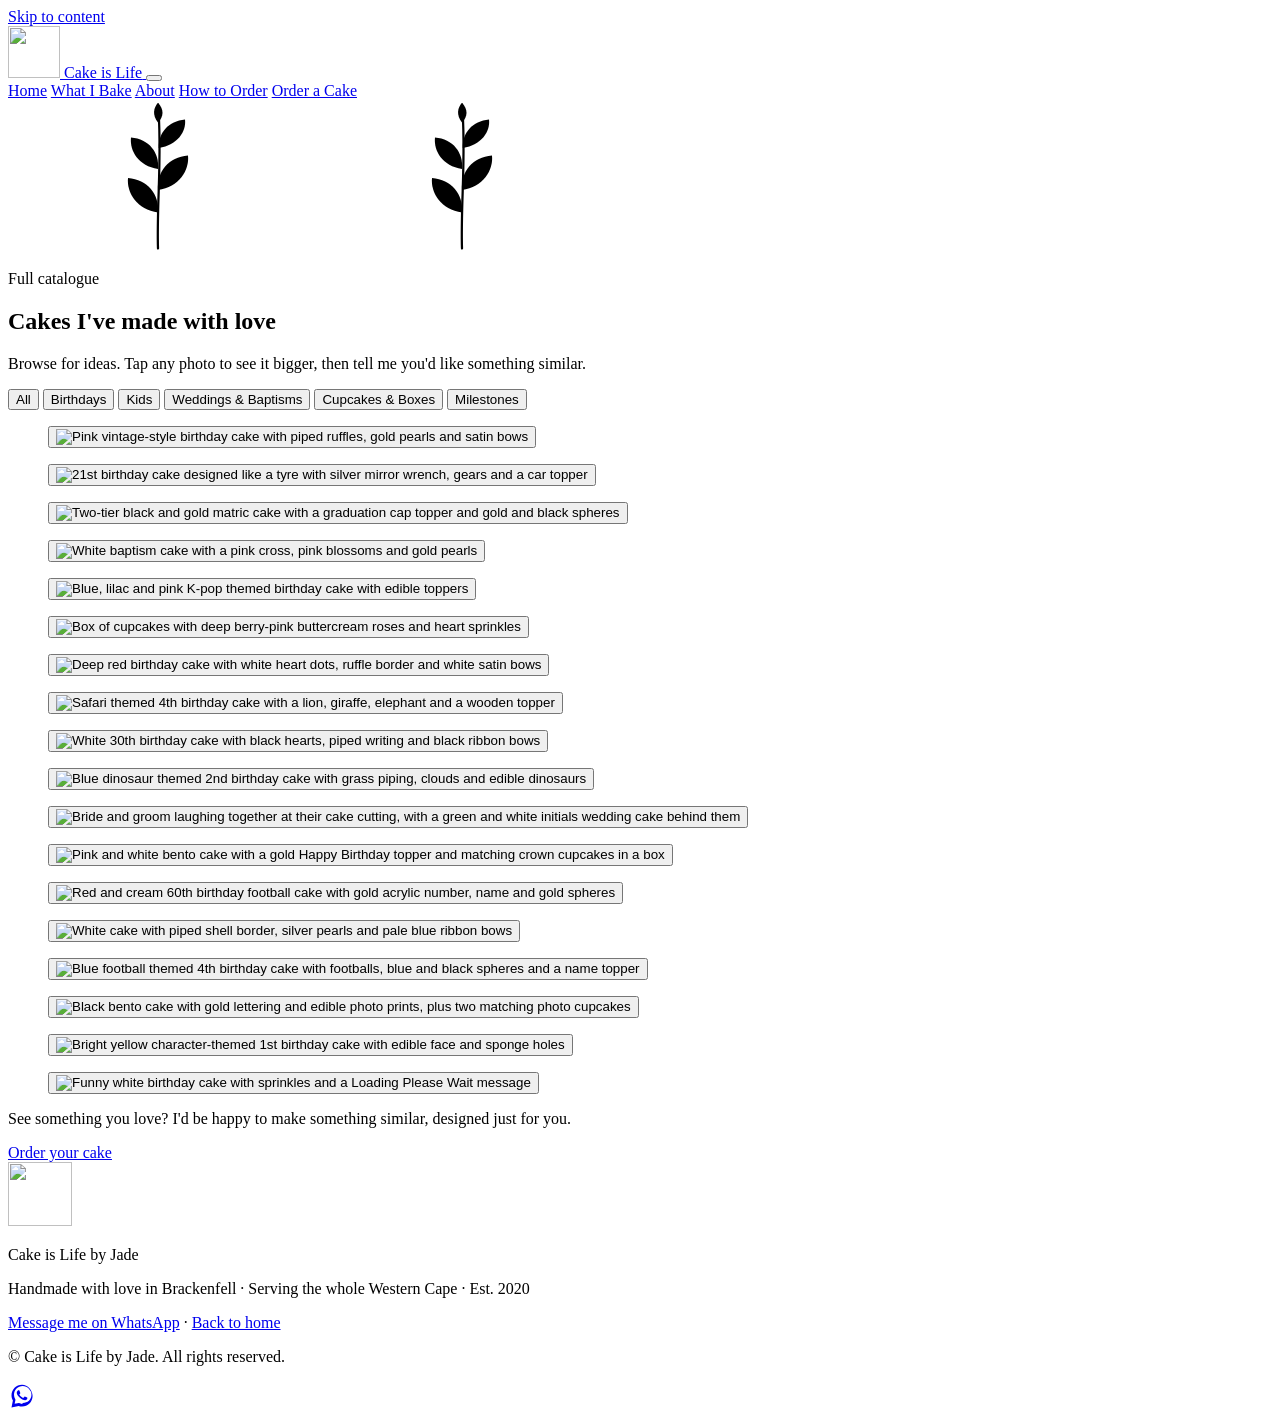
==== catalogue.html @ cea751a5 "Add files via upload" ====
<!DOCTYPE html>
<html lang="en-ZA">
<head>
  <meta charset="utf-8">
  <meta name="viewport" content="width=device-width, initial-scale=1">
  <title>Cake Catalogue | Cake is Life by Jade</title>
  <meta name="description" content="Browse the full catalogue of handmade cakes, bento boxes and cupcakes by Jade of Cake is Life, Brackenfell, serving the whole Western Cape.">
  <meta name="theme-color" content="#F27BB0">
  <link rel="icon" type="image/png" href="images/favicon.png">
  <link rel="apple-touch-icon" href="images/favicon.png">

  <link rel="preconnect" href="https://fonts.googleapis.com">
  <link rel="preconnect" href="https://fonts.gstatic.com" crossorigin>
  <link href="https://fonts.googleapis.com/css2?family=Courgette&family=DM+Sans:wght@400;500;700&display=swap" rel="stylesheet">
  <link rel="stylesheet" href="css/style.css">
</head>
<body>

  <svg width="0" height="0" style="position:absolute" aria-hidden="true" focusable="false">
    <symbol id="sprig" viewBox="0 0 100 200">
      <path d="M50 198 C 48 140 56 70 50 6" fill="none" stroke="currentColor" stroke-width="3" stroke-linecap="round"/>
      <path fill="currentColor" d="M50 150 C 22 146 8 124 10 104 C 36 106 52 126 50 150Z"/>
      <path fill="currentColor" d="M50 120 C 78 116 92 94 90 74 C 64 76 48 96 50 120Z"/>
      <path fill="currentColor" d="M50 92 C 24 88 12 68 14 50 C 38 52 52 70 50 92Z"/>
      <path fill="currentColor" d="M51 64 C 76 60 88 42 86 26 C 64 28 50 44 51 64Z"/>
      <path fill="currentColor" d="M50 30 C 42 20 44 10 50 4 C 58 12 58 22 50 30Z"/>
    </symbol>
  </svg>

  <a class="skip" href="#main">Skip to content</a>

  <header class="site-header">
    <div class="wrap header-inner">
      <a class="brand" href="index.html" aria-label="Cake is Life by Jade - home">
        <img src="images/logo.png" alt="" width="52" height="52">
        <span class="brand-text">Cake is Life</span>
      </a>
      <button class="nav-toggle" aria-label="Open menu" aria-expanded="false" aria-controls="nav">
        <span></span><span></span><span></span>
      </button>
      <nav id="nav" class="nav" aria-label="Main">
        <a href="index.html">Home</a>
        <a href="index.html#cakes">What I Bake</a>
        <a href="index.html#about">About</a>
        <a href="index.html#how">How to Order</a>
        <a href="index.html#order" class="btn btn-small">Order a Cake</a>
      </nav>
    </div>
  </header>

  <main id="main">
    <section class="page-head">
      <svg class="sprig sprig-a" aria-hidden="true"><use href="#sprig"/></svg>
      <svg class="sprig sprig-b" aria-hidden="true"><use href="#sprig"/></svg>
      <div class="wrap">
        <p class="eyebrow">Full catalogue</p>
        <h1 class="section-title">Cakes I've <span class="script">made with love</span></h1>
        <p class="section-sub">Browse for ideas. Tap any photo to see it bigger, then tell me you'd like something similar.</p>
      </div>
    </section>

    <section class="section catalogue">
      <div class="wrap">
        <div class="filters" role="group" aria-label="Filter cakes">
          <button class="chip is-active" data-filter="all">All</button>
          <button class="chip" data-filter="birthday">Birthdays</button>
          <button class="chip" data-filter="kids">Kids</button>
          <button class="chip" data-filter="weddings">Weddings &amp; Baptisms</button>
          <button class="chip" data-filter="boxes">Cupcakes &amp; Boxes</button>
          <button class="chip" data-filter="milestone">Milestones</button>
        </div>

        <div class="gallery" id="galleryGrid">
          <figure class="g-item" data-cat="birthday" data-title="pink vintage ruffle cake">
            <button class="g-btn" aria-label="View larger: pink vintage-style birthday cake">
              <img src="images/cake-pink-vintage.jpg" alt="Pink vintage-style birthday cake with piped ruffles, gold pearls and satin bows" loading="lazy" width="750" height="1000">
            </button>
          </figure>
          <figure class="g-item" data-cat="birthday milestone" data-title="tyre themed 21st birthday cake">
            <button class="g-btn" aria-label="View larger: 21st birthday tyre cake">
              <img src="images/cake-21st-tyre.jpg" alt="21st birthday cake designed like a tyre with silver mirror wrench, gears and a car topper" loading="lazy" width="750" height="1000">
            </button>
          </figure>
          <figure class="g-item" data-cat="milestone" data-title="black and gold matric cake">
            <button class="g-btn" aria-label="View larger: black and gold matric cake">
              <img src="images/cake-matric-gold.jpg" alt="Two-tier black and gold matric cake with a graduation cap topper and gold and black spheres" loading="lazy" width="750" height="1000">
            </button>
          </figure>
          <figure class="g-item" data-cat="weddings" data-title="pink baptism cake">
            <button class="g-btn" aria-label="View larger: baptism cake with pink cross">
              <img src="images/cake-baptism-pink.jpg" alt="White baptism cake with a pink cross, pink blossoms and gold pearls" loading="lazy" width="600" height="800">
            </button>
          </figure>
          <figure class="g-item" data-cat="kids" data-title="K-pop themed cake">
            <button class="g-btn" aria-label="View larger: K-pop themed cake">
              <img src="images/cake-kpop.jpg" alt="Blue, lilac and pink K-pop themed birthday cake with edible toppers" loading="lazy" width="750" height="1000">
            </button>
          </figure>
          <figure class="g-item" data-cat="boxes" data-title="berry rose cupcakes">
            <button class="g-btn" aria-label="View larger: berry cupcakes">
              <img src="images/cupcakes-berry.jpg" alt="Box of cupcakes with deep berry-pink buttercream roses and heart sprinkles" loading="lazy" width="1000" height="750">
            </button>
          </figure>
          <figure class="g-item" data-cat="birthday" data-title="red bow cake">
            <button class="g-btn" aria-label="View larger: red birthday cake with white bows">
              <img src="images/cake-red-bows.jpg" alt="Deep red birthday cake with white heart dots, ruffle border and white satin bows" loading="lazy" width="829" height="1000">
            </button>
          </figure>
          <figure class="g-item" data-cat="kids" data-title="safari themed cake">
            <button class="g-btn" aria-label="View larger: safari themed cake">
              <img src="images/cake-safari.jpg" alt="Safari themed 4th birthday cake with a lion, giraffe, elephant and a wooden topper" loading="lazy" width="750" height="1000">
            </button>
          </figure>
          <figure class="g-item" data-cat="birthday milestone" data-title="Hello 30 black bow cake">
            <button class="g-btn" aria-label="View larger: Hello 30 cake">
              <img src="images/cake-hello30.jpg" alt="White 30th birthday cake with black hearts, piped writing and black ribbon bows" loading="lazy" width="750" height="1000">
            </button>
          </figure>
          <figure class="g-item" data-cat="kids" data-title="dinosaur cake">
            <button class="g-btn" aria-label="View larger: dinosaur cake">
              <img src="images/cake-dino.jpg" alt="Blue dinosaur themed 2nd birthday cake with grass piping, clouds and edible dinosaurs" loading="lazy" width="750" height="1000">
            </button>
          </figure>
          <figure class="g-item" data-cat="weddings" data-title="wedding cake">
            <button class="g-btn" aria-label="View larger: wedding cake moment">
              <img src="images/wedding-cake-cutting.jpg" alt="Bride and groom laughing together at their cake cutting, with a green and white initials wedding cake behind them" loading="lazy" width="666" height="1000">
            </button>
          </figure>
          <figure class="g-item" data-cat="boxes birthday" data-title="bento cake and cupcake box">
            <button class="g-btn" aria-label="View larger: pink bento cake with cupcakes">
              <img src="images/cake-bento-31.jpg" alt="Pink and white bento cake with a gold Happy Birthday topper and matching crown cupcakes in a box" loading="lazy" width="980" height="1000">
            </button>
          </figure>
          <figure class="g-item" data-cat="birthday milestone" data-title="red football 60th birthday cake">
            <button class="g-btn" aria-label="View larger: 60th birthday football cake">
              <img src="images/cake-soccer-red.jpg" alt="Red and cream 60th birthday football cake with gold acrylic number, name and gold spheres" loading="lazy" width="803" height="1000">
            </button>
          </figure>
          <figure class="g-item" data-cat="weddings kids" data-title="blue bow cake">
            <button class="g-btn" aria-label="View larger: blue ribbon cake">
              <img src="images/cake-blue-bows.jpg" alt="White cake with piped shell border, silver pearls and pale blue ribbon bows" loading="lazy" width="600" height="800">
            </button>
          </figure>
          <figure class="g-item" data-cat="kids" data-title="blue football cake">
            <button class="g-btn" aria-label="View larger: football cake">
              <img src="images/cake-soccer-blue.jpg" alt="Blue football themed 4th birthday cake with footballs, blue and black spheres and a name topper" loading="lazy" width="750" height="1000">
            </button>
          </figure>
          <figure class="g-item" data-cat="boxes birthday" data-title="black bento cake with photo prints">
            <button class="g-btn" aria-label="View larger: black bento cake with photo prints">
              <img src="images/cake-black-photos.jpg" alt="Black bento cake with gold lettering and edible photo prints, plus two matching photo cupcakes" loading="lazy" width="848" height="647">
            </button>
          </figure>
          <figure class="g-item" data-cat="kids" data-title="yellow character cake">
            <button class="g-btn" aria-label="View larger: yellow character cake">
              <img src="images/cake-yellow-kids.jpg" alt="Bright yellow character-themed 1st birthday cake with edible face and sponge holes" loading="lazy" width="750" height="1000">
            </button>
          </figure>
          <figure class="g-item" data-cat="boxes birthday" data-title="Loading please wait cake">
            <button class="g-btn" aria-label="View larger: Loading please wait cake">
              <img src="images/cake-loading.jpg" alt="Funny white birthday cake with sprinkles and a Loading Please Wait message" loading="lazy" width="984" height="1000">
            </button>
          </figure>
        </div>

        <div class="center-cta">
          <p class="gallery-cta">See something you love? I'd be happy to make something similar, designed just for you.</p>
          <a class="btn" href="index.html#order">Order your cake</a>
        </div>
      </div>
    </section>
  </main>

  <footer class="footer">
    <div class="wrap footer-inner">
      <img src="images/logo.png" alt="" width="64" height="64">
      <p class="script footer-brand">Cake is Life by Jade</p>
      <p>Handmade with love in Brackenfell &middot; Serving the whole Western Cape &middot; Est. 2020</p>
      <p><a id="footWa" href="#" target="_blank" rel="noopener">Message me on WhatsApp</a> &middot; <a href="index.html">Back to home</a></p>
      <p class="copy">&copy; <span id="year"></span> Cake is Life by Jade. All rights reserved.</p>
    </div>
  </footer>

  <a class="wa-float" id="waFloat" href="#" aria-label="Chat on WhatsApp" target="_blank" rel="noopener">
    <svg viewBox="0 0 32 32" width="28" height="28" aria-hidden="true"><path fill="currentColor" d="M16.04 3C9.4 3 4 8.4 4 15.04c0 2.12.55 4.19 1.6 6.01L4 29l8.12-1.57a12.03 12.03 0 0 0 3.92.66h.01C22.7 28.09 28.1 22.69 28.1 16.05 28.1 9.4 22.69 3 16.04 3Zm0 22.03h-.01c-1.19 0-2.36-.32-3.38-.92l-.24-.14-4.82.93.96-4.7-.16-.25a9.9 9.9 0 0 1-1.52-5.3c0-5.5 4.47-9.97 9.98-9.97 2.66 0 5.16 1.04 7.04 2.92a9.9 9.9 0 0 1 2.92 7.05c0 5.5-4.48 9.38-9.77 9.38Zm5.47-7.47c-.3-.15-1.77-.87-2.04-.97-.27-.1-.47-.15-.67.15-.2.3-.77.97-.94 1.17-.17.2-.35.22-.65.07-.3-.15-1.26-.46-2.4-1.48-.89-.79-1.49-1.77-1.66-2.07-.17-.3-.02-.46.13-.61.14-.13.3-.35.45-.52.15-.17.2-.3.3-.5.1-.2.05-.37-.02-.52-.08-.15-.67-1.62-.92-2.22-.24-.58-.49-.5-.67-.51h-.57c-.2 0-.52.07-.8.37-.27.3-1.04 1.02-1.04 2.48 0 1.46 1.07 2.88 1.22 3.08.15.2 2.1 3.2 5.08 4.49.71.31 1.26.49 1.7.63.71.23 1.36.2 1.87.12.57-.08 1.77-.72 2.02-1.42.25-.7.25-1.3.17-1.42-.07-.12-.27-.2-.57-.35Z"/></svg>
  </a>

  <div class="lightbox" id="lightbox" role="dialog" aria-modal="true" aria-label="Cake photo viewer" hidden>
    <button class="lb-close" aria-label="Close">&times;</button>
    <button class="lb-nav lb-prev" aria-label="Previous photo">&#8249;</button>
    <figure class="lb-fig">
      <img id="lbImg" src="" alt="">
      <a class="btn btn-small lb-order" id="lbOrder" href="index.html#order">I'd like something like this</a>
    </figure>
    <button class="lb-nav lb-next" aria-label="Next photo">&#8250;</button>
  </div>

  <script src="js/config.js"></script>
  <script src="js/main.js"></script>
</body>
</html>
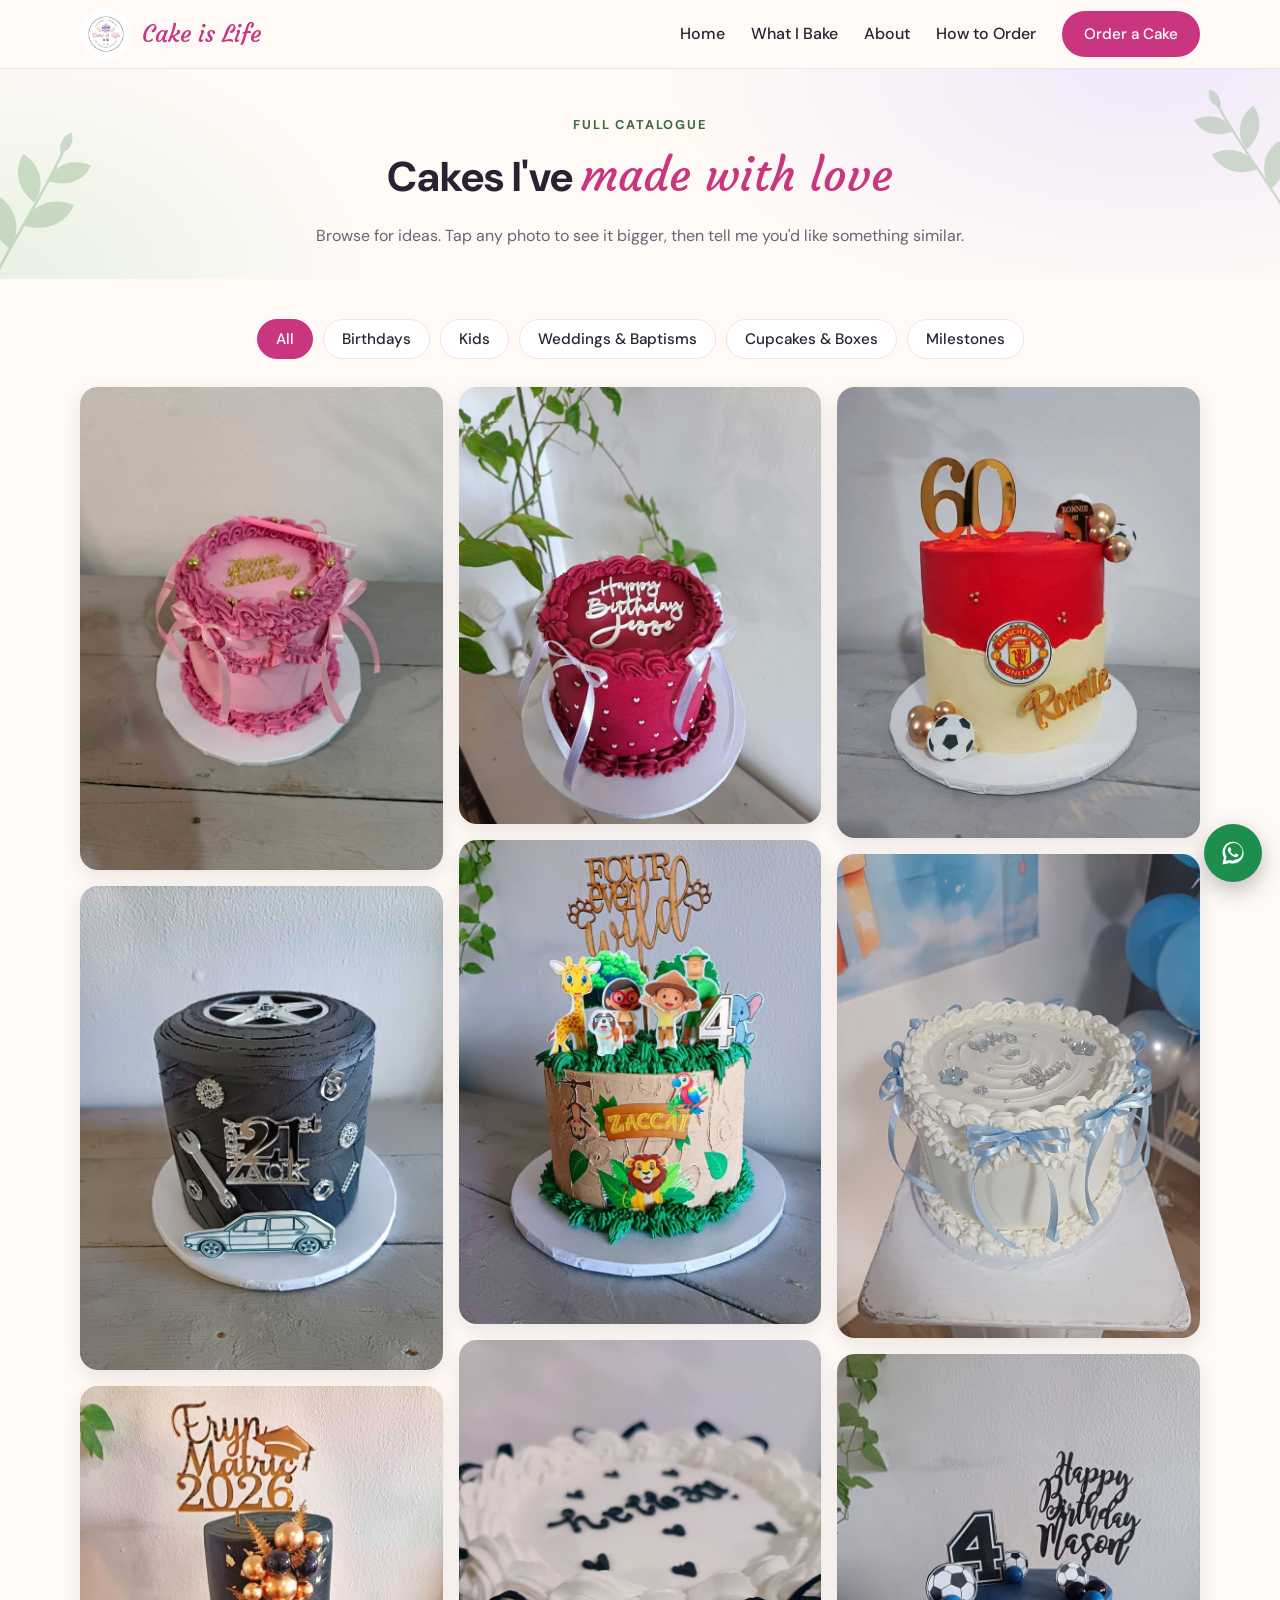
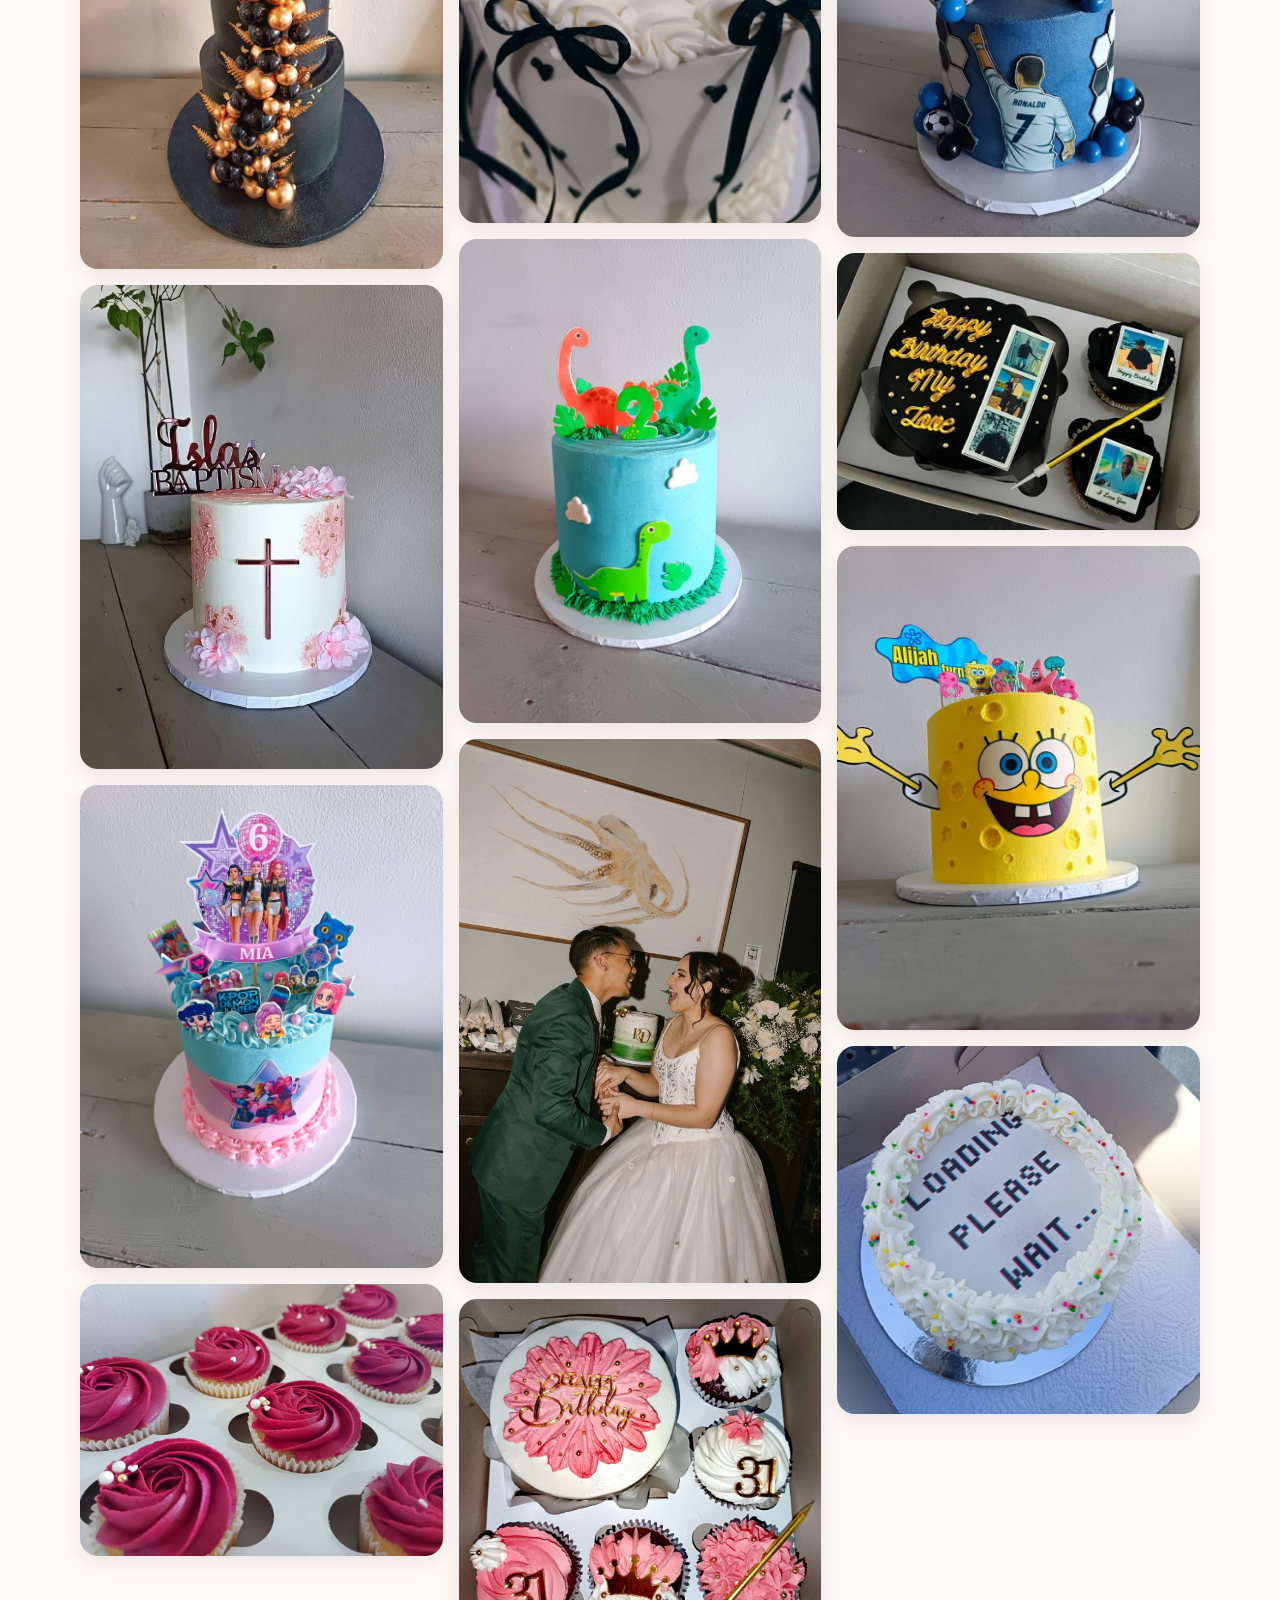
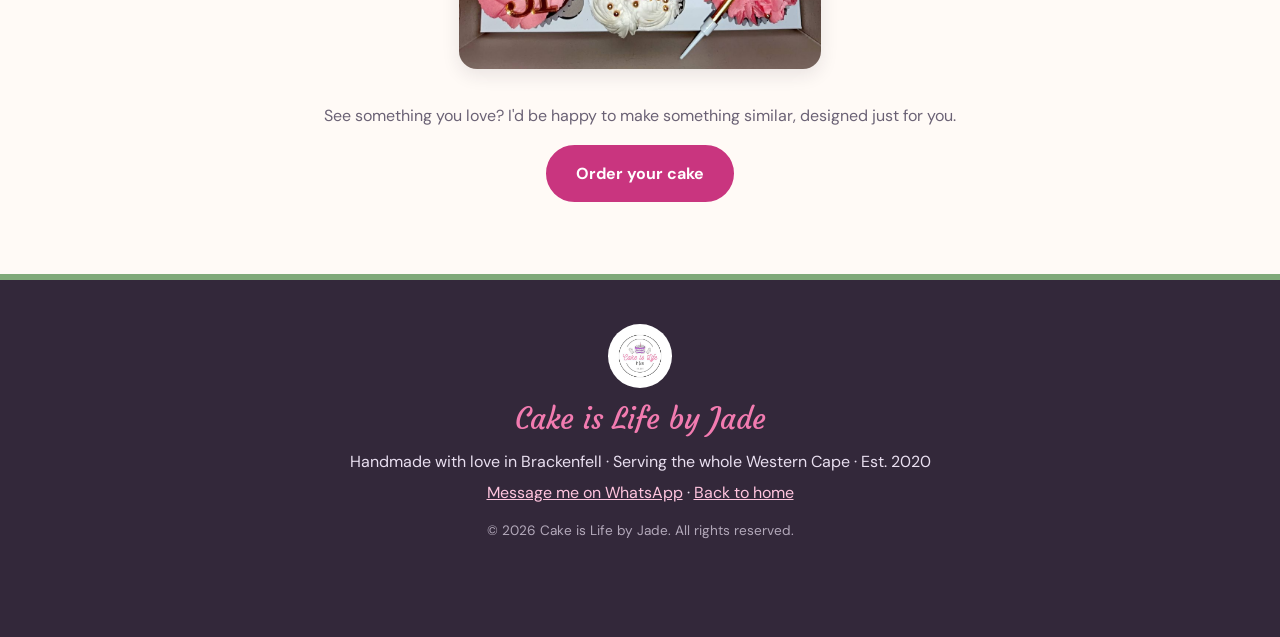
==== commit f698bf88: "Add files via upload" ====
--- a/catalogue.html
+++ b/catalogue.html
@@ -6,13 +6,13 @@
   <title>Cake Catalogue | Cake is Life by Jade</title>
   <meta name="description" content="Browse the full catalogue of handmade cakes, bento boxes and cupcakes by Jade of Cake is Life, Brackenfell, serving the whole Western Cape.">
   <meta name="theme-color" content="#F27BB0">
-  <link rel="icon" type="image/png" href="images/favicon.png">
-  <link rel="apple-touch-icon" href="images/favicon.png">
+  <link rel="icon" type="image/png" href="favicon.png">
+  <link rel="apple-touch-icon" href="favicon.png">
 
   <link rel="preconnect" href="https://fonts.googleapis.com">
   <link rel="preconnect" href="https://fonts.gstatic.com" crossorigin>
   <link href="https://fonts.googleapis.com/css2?family=Courgette&family=DM+Sans:wght@400;500;700&display=swap" rel="stylesheet">
-  <link rel="stylesheet" href="css/style.css">
+  <link rel="stylesheet" href="style.css">
 </head>
 <body>
 
@@ -32,7 +32,7 @@
   <header class="site-header">
     <div class="wrap header-inner">
       <a class="brand" href="index.html" aria-label="Cake is Life by Jade - home">
-        <img src="images/logo.png" alt="" width="52" height="52">
+        <img src="logo.png" alt="" width="52" height="52">
         <span class="brand-text">Cake is Life</span>
       </a>
       <button class="nav-toggle" aria-label="Open menu" aria-expanded="false" aria-controls="nav">
@@ -73,92 +73,92 @@
         <div class="gallery" id="galleryGrid">
           <figure class="g-item" data-cat="birthday" data-title="pink vintage ruffle cake">
             <button class="g-btn" aria-label="View larger: pink vintage-style birthday cake">
-              <img src="images/cake-pink-vintage.jpg" alt="Pink vintage-style birthday cake with piped ruffles, gold pearls and satin bows" loading="lazy" width="750" height="1000">
+              <img src="cake-pink-vintage.jpg" alt="Pink vintage-style birthday cake with piped ruffles, gold pearls and satin bows" loading="lazy" width="750" height="1000">
             </button>
           </figure>
           <figure class="g-item" data-cat="birthday milestone" data-title="tyre themed 21st birthday cake">
             <button class="g-btn" aria-label="View larger: 21st birthday tyre cake">
-              <img src="images/cake-21st-tyre.jpg" alt="21st birthday cake designed like a tyre with silver mirror wrench, gears and a car topper" loading="lazy" width="750" height="1000">
+              <img src="cake-21st-tyre.jpg" alt="21st birthday cake designed like a tyre with silver mirror wrench, gears and a car topper" loading="lazy" width="750" height="1000">
             </button>
           </figure>
           <figure class="g-item" data-cat="milestone" data-title="black and gold matric cake">
             <button class="g-btn" aria-label="View larger: black and gold matric cake">
-              <img src="images/cake-matric-gold.jpg" alt="Two-tier black and gold matric cake with a graduation cap topper and gold and black spheres" loading="lazy" width="750" height="1000">
+              <img src="cake-matric-gold.jpg" alt="Two-tier black and gold matric cake with a graduation cap topper and gold and black spheres" loading="lazy" width="750" height="1000">
             </button>
           </figure>
           <figure class="g-item" data-cat="weddings" data-title="pink baptism cake">
             <button class="g-btn" aria-label="View larger: baptism cake with pink cross">
-              <img src="images/cake-baptism-pink.jpg" alt="White baptism cake with a pink cross, pink blossoms and gold pearls" loading="lazy" width="600" height="800">
+              <img src="cake-baptism-pink.jpg" alt="White baptism cake with a pink cross, pink blossoms and gold pearls" loading="lazy" width="600" height="800">
             </button>
           </figure>
           <figure class="g-item" data-cat="kids" data-title="K-pop themed cake">
             <button class="g-btn" aria-label="View larger: K-pop themed cake">
-              <img src="images/cake-kpop.jpg" alt="Blue, lilac and pink K-pop themed birthday cake with edible toppers" loading="lazy" width="750" height="1000">
+              <img src="cake-kpop.jpg" alt="Blue, lilac and pink K-pop themed birthday cake with edible toppers" loading="lazy" width="750" height="1000">
             </button>
           </figure>
           <figure class="g-item" data-cat="boxes" data-title="berry rose cupcakes">
             <button class="g-btn" aria-label="View larger: berry cupcakes">
-              <img src="images/cupcakes-berry.jpg" alt="Box of cupcakes with deep berry-pink buttercream roses and heart sprinkles" loading="lazy" width="1000" height="750">
+              <img src="cupcakes-berry.jpg" alt="Box of cupcakes with deep berry-pink buttercream roses and heart sprinkles" loading="lazy" width="1000" height="750">
             </button>
           </figure>
           <figure class="g-item" data-cat="birthday" data-title="red bow cake">
             <button class="g-btn" aria-label="View larger: red birthday cake with white bows">
-              <img src="images/cake-red-bows.jpg" alt="Deep red birthday cake with white heart dots, ruffle border and white satin bows" loading="lazy" width="829" height="1000">
+              <img src="cake-red-bows.jpg" alt="Deep red birthday cake with white heart dots, ruffle border and white satin bows" loading="lazy" width="829" height="1000">
             </button>
           </figure>
           <figure class="g-item" data-cat="kids" data-title="safari themed cake">
             <button class="g-btn" aria-label="View larger: safari themed cake">
-              <img src="images/cake-safari.jpg" alt="Safari themed 4th birthday cake with a lion, giraffe, elephant and a wooden topper" loading="lazy" width="750" height="1000">
+              <img src="cake-safari.jpg" alt="Safari themed 4th birthday cake with a lion, giraffe, elephant and a wooden topper" loading="lazy" width="750" height="1000">
             </button>
           </figure>
           <figure class="g-item" data-cat="birthday milestone" data-title="Hello 30 black bow cake">
             <button class="g-btn" aria-label="View larger: Hello 30 cake">
-              <img src="images/cake-hello30.jpg" alt="White 30th birthday cake with black hearts, piped writing and black ribbon bows" loading="lazy" width="750" height="1000">
+              <img src="cake-hello30.jpg" alt="White 30th birthday cake with black hearts, piped writing and black ribbon bows" loading="lazy" width="750" height="1000">
             </button>
           </figure>
           <figure class="g-item" data-cat="kids" data-title="dinosaur cake">
             <button class="g-btn" aria-label="View larger: dinosaur cake">
-              <img src="images/cake-dino.jpg" alt="Blue dinosaur themed 2nd birthday cake with grass piping, clouds and edible dinosaurs" loading="lazy" width="750" height="1000">
+              <img src="cake-dino.jpg" alt="Blue dinosaur themed 2nd birthday cake with grass piping, clouds and edible dinosaurs" loading="lazy" width="750" height="1000">
             </button>
           </figure>
           <figure class="g-item" data-cat="weddings" data-title="wedding cake">
             <button class="g-btn" aria-label="View larger: wedding cake moment">
-              <img src="images/wedding-cake-cutting.jpg" alt="Bride and groom laughing together at their cake cutting, with a green and white initials wedding cake behind them" loading="lazy" width="666" height="1000">
+              <img src="wedding-cake-cutting.jpg" alt="Bride and groom laughing together at their cake cutting, with a green and white initials wedding cake behind them" loading="lazy" width="666" height="1000">
             </button>
           </figure>
           <figure class="g-item" data-cat="boxes birthday" data-title="bento cake and cupcake box">
             <button class="g-btn" aria-label="View larger: pink bento cake with cupcakes">
-              <img src="images/cake-bento-31.jpg" alt="Pink and white bento cake with a gold Happy Birthday topper and matching crown cupcakes in a box" loading="lazy" width="980" height="1000">
+              <img src="cake-bento-31.jpg" alt="Pink and white bento cake with a gold Happy Birthday topper and matching crown cupcakes in a box" loading="lazy" width="980" height="1000">
             </button>
           </figure>
           <figure class="g-item" data-cat="birthday milestone" data-title="red football 60th birthday cake">
             <button class="g-btn" aria-label="View larger: 60th birthday football cake">
-              <img src="images/cake-soccer-red.jpg" alt="Red and cream 60th birthday football cake with gold acrylic number, name and gold spheres" loading="lazy" width="803" height="1000">
+              <img src="cake-soccer-red.jpg" alt="Red and cream 60th birthday football cake with gold acrylic number, name and gold spheres" loading="lazy" width="803" height="1000">
             </button>
           </figure>
           <figure class="g-item" data-cat="weddings kids" data-title="blue bow cake">
             <button class="g-btn" aria-label="View larger: blue ribbon cake">
-              <img src="images/cake-blue-bows.jpg" alt="White cake with piped shell border, silver pearls and pale blue ribbon bows" loading="lazy" width="600" height="800">
+              <img src="cake-blue-bows.jpg" alt="White cake with piped shell border, silver pearls and pale blue ribbon bows" loading="lazy" width="600" height="800">
             </button>
           </figure>
           <figure class="g-item" data-cat="kids" data-title="blue football cake">
             <button class="g-btn" aria-label="View larger: football cake">
-              <img src="images/cake-soccer-blue.jpg" alt="Blue football themed 4th birthday cake with footballs, blue and black spheres and a name topper" loading="lazy" width="750" height="1000">
+              <img src="cake-soccer-blue.jpg" alt="Blue football themed 4th birthday cake with footballs, blue and black spheres and a name topper" loading="lazy" width="750" height="1000">
             </button>
           </figure>
           <figure class="g-item" data-cat="boxes birthday" data-title="black bento cake with photo prints">
             <button class="g-btn" aria-label="View larger: black bento cake with photo prints">
-              <img src="images/cake-black-photos.jpg" alt="Black bento cake with gold lettering and edible photo prints, plus two matching photo cupcakes" loading="lazy" width="848" height="647">
+              <img src="cake-black-photos.jpg" alt="Black bento cake with gold lettering and edible photo prints, plus two matching photo cupcakes" loading="lazy" width="848" height="647">
             </button>
           </figure>
           <figure class="g-item" data-cat="kids" data-title="yellow character cake">
             <button class="g-btn" aria-label="View larger: yellow character cake">
-              <img src="images/cake-yellow-kids.jpg" alt="Bright yellow character-themed 1st birthday cake with edible face and sponge holes" loading="lazy" width="750" height="1000">
+              <img src="cake-yellow-kids.jpg" alt="Bright yellow character-themed 1st birthday cake with edible face and sponge holes" loading="lazy" width="750" height="1000">
             </button>
           </figure>
           <figure class="g-item" data-cat="boxes birthday" data-title="Loading please wait cake">
             <button class="g-btn" aria-label="View larger: Loading please wait cake">
-              <img src="images/cake-loading.jpg" alt="Funny white birthday cake with sprinkles and a Loading Please Wait message" loading="lazy" width="984" height="1000">
+              <img src="cake-loading.jpg" alt="Funny white birthday cake with sprinkles and a Loading Please Wait message" loading="lazy" width="984" height="1000">
             </button>
           </figure>
         </div>
@@ -173,7 +173,7 @@
 
   <footer class="footer">
     <div class="wrap footer-inner">
-      <img src="images/logo.png" alt="" width="64" height="64">
+      <img src="logo.png" alt="" width="64" height="64">
       <p class="script footer-brand">Cake is Life by Jade</p>
       <p>Handmade with love in Brackenfell &middot; Serving the whole Western Cape &middot; Est. 2020</p>
       <p><a id="footWa" href="#" target="_blank" rel="noopener">Message me on WhatsApp</a> &middot; <a href="index.html">Back to home</a></p>
@@ -195,7 +195,7 @@
     <button class="lb-nav lb-next" aria-label="Next photo">&#8250;</button>
   </div>
 
-  <script src="js/config.js"></script>
-  <script src="js/main.js"></script>
+  <script src="config.js"></script>
+  <script src="main.js"></script>
 </body>
 </html>
--- a/style.css
+++ b/style.css
@@ -0,0 +1,367 @@
+/* ==========================================================
+   CAKE IS LIFE BY JADE - STYLES
+   Pink + purple from the logo, with soft sage green for a
+   rustic, natural feel. Change a colour here and it updates
+   everywhere on the site.
+   ========================================================== */
+
+:root {
+  --pink: #F27BB0;
+  --pink-soft: #FDE6F0;
+  --pink-deep: #C9357F;     /* buttons and links (readable on white) */
+  --purple: #9B6BD1;
+  --purple-soft: #F1E8FA;
+  --sage: #7FA97A;
+  --sage-deep: #3F6B3F;
+  --sage-soft: #E8F1E3;
+  --kraft: #FBF4EA;
+  --cream: #FFFAF6;
+  --ink: #2A2233;
+  --muted: #6B6275;
+  --line: #EFE3EA;
+  --radius: 18px;
+  --shadow: 0 10px 30px rgba(155, 107, 209, .15);
+  --font-body: 'DM Sans', system-ui, -apple-system, 'Segoe UI', Roboto, Arial, sans-serif;
+  --font-script: 'Courgette', 'Brush Script MT', cursive;
+}
+
+*, *::before, *::after { box-sizing: border-box; }
+
+html { scroll-behavior: smooth; scroll-padding-top: 76px; }
+
+body {
+  margin: 0;
+  font-family: var(--font-body);
+  color: var(--ink);
+  background: var(--cream);
+  line-height: 1.6;
+  font-size: 16px;
+  -webkit-text-size-adjust: 100%;
+  overflow-x: hidden;
+}
+
+img { max-width: 100%; height: auto; display: block; }
+a { color: var(--pink-deep); }
+h1, h2, h3 { line-height: 1.15; margin: 0 0 .5em; }
+p { margin: 0 0 1em; }
+
+.wrap { width: min(1120px, 100% - 40px); margin-inline: auto; }
+
+.script { font-family: var(--font-script); font-weight: 400; color: var(--pink-deep); }
+
+.skip {
+  position: absolute; left: -999px; top: 0;
+  background: var(--ink); color: #fff; padding: 10px 16px; z-index: 200;
+}
+.skip:focus { left: 8px; top: 8px; }
+
+/* ---------- Leaf decoration ---------- */
+.sprig { position: absolute; width: 90px; height: 180px; color: var(--sage); opacity: .35; pointer-events: none; fill: currentColor; }
+.hero, .page-head { position: relative; overflow: hidden; }
+.sprig-a { left: -14px; bottom: -20px; transform: rotate(28deg); }
+.sprig-b { right: -10px; top: 6px; transform: rotate(-32deg) scaleX(-1); width: 80px; height: 160px; }
+
+/* ---------- Buttons ---------- */
+.btn {
+  display: inline-block;
+  background: var(--pink-deep);
+  color: #fff;
+  text-decoration: none;
+  font-weight: 700;
+  padding: 14px 28px;
+  border-radius: 999px;
+  border: 2px solid var(--pink-deep);
+  font-size: 1rem;
+  font-family: inherit;
+  cursor: pointer;
+  text-align: center;
+  transition: transform .15s ease, box-shadow .15s ease, background .15s ease;
+}
+.btn:hover { transform: translateY(-2px); box-shadow: 0 8px 20px rgba(201, 53, 127, .3); }
+.btn:focus-visible, .chip:focus-visible, .g-btn:focus-visible, .nav a:focus-visible,
+.lb-close:focus-visible, .lb-nav:focus-visible, .nav-toggle:focus-visible, .lb-order:focus-visible {
+  outline: 3px solid var(--purple); outline-offset: 3px;
+}
+.btn-ghost { background: transparent; color: var(--pink-deep); }
+.btn-ghost:hover { background: var(--pink-soft); box-shadow: none; }
+.btn-small { padding: 9px 20px; font-size: .95rem; }
+.btn-wa { width: 100%; background: #1E8E4E; border-color: #1E8E4E; }
+.btn-wa:hover { box-shadow: 0 8px 20px rgba(30, 142, 78, .3); }
+
+/* ---------- Header ---------- */
+.site-header {
+  position: sticky; top: 0; z-index: 100;
+  background: rgba(255, 250, 246, .94);
+  backdrop-filter: blur(10px);
+  -webkit-backdrop-filter: blur(10px);
+  border-bottom: 1px solid var(--line);
+}
+.header-inner { display: flex; align-items: center; justify-content: space-between; height: 68px; }
+.brand { display: flex; align-items: center; gap: 10px; text-decoration: none; color: var(--ink); }
+.brand img { border-radius: 50%; }
+.brand-text { font-family: var(--font-script); font-size: 1.5rem; color: var(--pink-deep); }
+
+.nav { display: flex; align-items: center; gap: 26px; }
+.nav a { text-decoration: none; color: var(--ink); font-weight: 500; }
+.nav a:hover { color: var(--pink-deep); }
+.nav a.btn { color: #fff; }
+
+.nav-toggle { display: none; background: none; border: 0; padding: 10px; cursor: pointer; }
+.nav-toggle span { display: block; width: 24px; height: 2px; background: var(--ink); margin: 5px 0; transition: .2s; }
+.nav-toggle[aria-expanded="true"] span:nth-child(1) { transform: translateY(7px) rotate(45deg); }
+.nav-toggle[aria-expanded="true"] span:nth-child(2) { opacity: 0; }
+.nav-toggle[aria-expanded="true"] span:nth-child(3) { transform: translateY(-7px) rotate(-45deg); }
+
+/* ---------- Hero ---------- */
+.hero {
+  background:
+    radial-gradient(900px 500px at 92% -10%, var(--purple-soft), transparent 60%),
+    radial-gradient(700px 500px at -10% 110%, var(--sage-soft), transparent 60%),
+    radial-gradient(500px 400px at 50% 120%, var(--pink-soft), transparent 70%),
+    var(--cream);
+  padding: 56px 0 64px;
+}
+.hero-inner { position: relative; z-index: 1; display: grid; grid-template-columns: 1.05fr 1fr; gap: 40px; align-items: center; }
+.eyebrow { text-transform: uppercase; letter-spacing: .14em; font-size: .8rem; font-weight: 700; color: var(--sage-deep); margin-bottom: 14px; }
+.hero h1 { font-size: clamp(2.1rem, 5.2vw, 3.5rem); font-weight: 700; }
+.hero h1 .script { font-size: 1.08em; }
+.lead { font-size: 1.1rem; color: var(--muted); max-width: 34em; }
+.hero-actions { display: flex; flex-wrap: wrap; gap: 14px; margin-top: 26px; }
+
+.hero-photos { position: relative; height: 480px; }
+.hp { position: absolute; border-radius: var(--radius); box-shadow: var(--shadow); object-fit: cover; border: 5px solid #fff; }
+.hp-1 { width: 56%; height: 78%; left: 4%; top: 4%; transform: rotate(-3deg); }
+.hp-2 { width: 54%; height: 38%; right: 0; top: 0; transform: rotate(3deg); }
+.hp-3 { width: 46%; height: 56%; right: 6%; bottom: 0; transform: rotate(-2deg); }
+
+/* ---------- Strip ---------- */
+.strip { background: var(--pink); color: #fff; }
+.strip-inner {
+  display: flex; flex-wrap: wrap; justify-content: center; align-items: center;
+  gap: 8px 16px; padding: 14px 0; font-weight: 700; letter-spacing: .04em;
+}
+.strip .dot { font-size: .5rem; opacity: .8; }
+
+/* ---------- Sections ---------- */
+.section { padding: 72px 0; }
+.section-tint { background: linear-gradient(180deg, var(--purple-soft), var(--pink-soft)); }
+.section-sage { background: linear-gradient(180deg, var(--sage-soft), var(--kraft)); }
+.section-title { font-size: clamp(1.8rem, 4vw, 2.6rem); text-align: center; }
+.section-title.left { text-align: left; }
+.section-title .script { font-size: 1.1em; }
+.section-sub { text-align: center; color: var(--muted); margin-bottom: 30px; }
+
+.page-head {
+  background:
+    radial-gradient(800px 400px at 90% 0%, var(--purple-soft), transparent 60%),
+    radial-gradient(600px 400px at 0% 100%, var(--sage-soft), transparent 60%),
+    var(--cream);
+  padding: 46px 0 30px; text-align: center;
+}
+.page-head .wrap { position: relative; z-index: 1; }
+.page-head .section-sub { margin-bottom: 0; }
+.catalogue { padding-top: 40px; }
+
+/* ---------- Featured gallery (neat uniform tiles) ---------- */
+.gallery-grid { display: grid; grid-template-columns: repeat(4, 1fr); gap: 16px; }
+.gallery-grid .g-item { margin: 0; }
+.gallery-grid .g-btn { aspect-ratio: 4 / 5; }
+.gallery-grid .g-btn img { width: 100%; height: 100%; object-fit: cover; }
+
+.center-cta { text-align: center; margin-top: 34px; }
+.gallery-cta { text-align: center; margin: 16px 0 0; color: var(--muted); }
+.center-cta .gallery-cta:first-child { margin: 0 0 16px; }
+
+/* ---------- Catalogue (full photos, masonry) ---------- */
+.filters { display: flex; flex-wrap: wrap; justify-content: center; gap: 10px; margin-bottom: 28px; }
+.chip {
+  font-family: inherit; font-size: .95rem; font-weight: 500;
+  padding: 9px 18px; border-radius: 999px;
+  background: #fff; border: 1.5px solid var(--line); color: var(--ink); cursor: pointer;
+  transition: .15s;
+}
+.chip:hover { border-color: var(--sage); }
+.chip.is-active { background: var(--pink-deep); border-color: var(--pink-deep); color: #fff; }
+
+.gallery { column-count: 3; column-gap: 16px; }
+.gallery .g-item { margin: 0 0 16px; break-inside: avoid; }
+.gallery .g-btn img { width: 100%; }
+
+.g-item[hidden] { display: none; }
+.g-btn {
+  display: block; width: 100%; padding: 0; border: 0; background: none; cursor: zoom-in;
+  border-radius: var(--radius); overflow: hidden; box-shadow: 0 6px 18px rgba(42, 34, 51, .1);
+}
+.g-btn img { transition: transform .35s ease; }
+.g-btn:hover img { transform: scale(1.04); }
+
+/* ---------- Cards ---------- */
+.cards { display: grid; grid-template-columns: repeat(3, 1fr); gap: 20px; }
+.card {
+  background: #fff; border-radius: var(--radius); padding: 26px;
+  box-shadow: var(--shadow); border-top: 5px solid var(--pink);
+}
+.card:nth-child(3n+2) { border-top-color: var(--purple); }
+.card:nth-child(3n) { border-top-color: var(--sage); }
+.card-wide { grid-column: span 2; border-top-color: var(--pink); background: linear-gradient(135deg, #fff, var(--pink-soft)); }
+.card-icon { font-size: 1.7rem; display: block; margin-bottom: 6px; }
+.card h3 { font-size: 1.2rem; }
+.card p { color: var(--muted); margin: 0; }
+
+/* ---------- About ---------- */
+.about { display: grid; grid-template-columns: 340px 1fr; gap: 48px; align-items: center; }
+.about-img img { border-radius: 50%; box-shadow: var(--shadow); border: 6px solid #fff; outline: 3px dashed var(--sage); outline-offset: 6px; }
+.about-text p { color: var(--muted); font-size: 1.05rem; }
+.about-text strong { color: var(--ink); }
+
+/* ---------- Steps ---------- */
+.steps { list-style: none; margin: 0; padding: 0; display: grid; grid-template-columns: repeat(4, 1fr); gap: 20px; }
+.steps li { background: #fff; border-radius: var(--radius); padding: 26px 22px; box-shadow: var(--shadow); text-align: center; }
+.steps h3 { font-size: 1.1rem; }
+.steps p { color: var(--muted); margin: 0; font-size: .96rem; }
+.step-num {
+  display: inline-grid; place-items: center; width: 44px; height: 44px; border-radius: 50%;
+  background: var(--pink-deep); color: #fff; font-weight: 700; margin-bottom: 12px;
+}
+.steps li:nth-child(even) .step-num { background: var(--sage-deep); }
+
+/* ---------- Order ---------- */
+.order { display: grid; grid-template-columns: 1fr 1.1fr; gap: 48px; align-items: start; }
+.order-info p { color: var(--muted); }
+.contact-list { list-style: none; padding: 0; margin: 20px 0; }
+.contact-list li { padding: 8px 0; border-bottom: 1px dashed #D9CFC2; }
+.contact-list li[hidden] { display: none; }
+.note { font-size: .93rem; background: var(--sage-soft); padding: 12px 16px; border-radius: 12px; color: var(--ink) !important; }
+.socials { display: flex; gap: 12px; margin-top: 18px; flex-wrap: wrap; }
+.socials a {
+  text-decoration: none; font-weight: 700; padding: 8px 18px; border-radius: 999px;
+  background: var(--purple-soft); color: #6A3FA3; border: 1.5px solid var(--purple);
+}
+
+.form { background: #fff; padding: 30px; border-radius: 24px; box-shadow: var(--shadow); border: 1px solid var(--line); }
+.field { margin-bottom: 16px; }
+.row { display: grid; grid-template-columns: 1fr 1fr; gap: 16px; }
+label, .label-like { display: block; font-weight: 700; font-size: .92rem; margin-bottom: 6px; }
+input[type="text"], input[type="url"], input[type="date"], select, textarea {
+  width: 100%; font: inherit; color: var(--ink);
+  padding: 12px 14px; border: 1.5px solid #E5D8E0; border-radius: 12px; background: #fff;
+}
+input:focus, select:focus, textarea:focus { outline: 3px solid rgba(155, 107, 209, .35); border-color: var(--purple); }
+textarea { resize: vertical; }
+.form-error { color: #B00020; font-weight: 700; margin-bottom: 12px; }
+.form-error[hidden] { display: none; }
+.fine { font-size: .85rem; color: var(--muted); text-align: center; margin: 12px 0 0; }
+
+/* Photo upload */
+.upload { display: flex; align-items: center; gap: 12px; flex-wrap: wrap; position: relative; }
+.upload input[type="file"] { position: absolute; width: 1px; height: 1px; opacity: 0; overflow: hidden; }
+.upload-btn {
+  display: inline-flex; align-items: center; gap: 8px; margin: 0; cursor: pointer;
+  padding: 10px 18px; border-radius: 12px; border: 2px dashed var(--sage);
+  background: var(--sage-soft); color: var(--sage-deep); font-weight: 700;
+}
+.upload-btn:hover { background: #DCEBD5; }
+.upload input:focus-visible + .upload-btn { outline: 3px solid var(--purple); outline-offset: 3px; }
+.upload-plus { font-size: 1.3rem; line-height: 1; }
+.upload-hint { font-size: .85rem; color: var(--muted); }
+.thumbs { list-style: none; margin: 12px 0 0; padding: 0; display: grid; grid-template-columns: repeat(auto-fill, minmax(84px, 1fr)); gap: 10px; }
+.thumbs li { position: relative; aspect-ratio: 1; border-radius: 12px; overflow: hidden; border: 2px solid #fff; box-shadow: 0 3px 10px rgba(42, 34, 51, .15); }
+.thumbs img { width: 100%; height: 100%; object-fit: cover; }
+.thumbs button {
+  position: absolute; top: 4px; right: 4px; width: 26px; height: 26px; border-radius: 50%;
+  border: 0; background: rgba(42, 34, 51, .8); color: #fff; font-size: 1.1rem; line-height: 1; cursor: pointer;
+}
+
+.photo-step { margin-top: 20px; padding: 20px; border-radius: 16px; background: var(--sage-soft); border: 2px dashed var(--sage); text-align: center; }
+.photo-step[hidden], .photo-step [hidden] { display: none; }
+.photo-step h3 { font-size: 1.15rem; }
+.photo-step .btn { margin: 4px 4px 0; }
+
+/* ---------- Footer ---------- */
+.footer { background: #33283A; color: #E9DFF0; padding: 44px 0 90px; text-align: center; border-top: 6px solid var(--sage); }
+.footer a { color: #FFC4DE; }
+.footer-inner img { margin: 0 auto 8px; border-radius: 50%; background: #fff; }
+.footer-brand { font-size: 1.8rem; color: var(--pink) !important; margin: 0 0 4px; }
+.footer p { margin: 0 0 6px; }
+.footer .copy { font-size: .85rem; opacity: .7; margin-top: 14px; }
+
+/* ---------- Floating WhatsApp ---------- */
+.wa-float {
+  position: fixed; right: 18px; bottom: 18px; z-index: 90;
+  width: 58px; height: 58px; border-radius: 50%;
+  display: grid; place-items: center;
+  background: #1E8E4E; color: #fff;
+  box-shadow: 0 8px 22px rgba(0, 0, 0, .25);
+  transition: transform .15s;
+}
+.wa-float:hover { transform: scale(1.08); }
+
+/* ---------- Lightbox ---------- */
+.lightbox {
+  position: fixed; inset: 0; z-index: 300;
+  background: rgba(20, 14, 26, .93);
+  display: flex; align-items: center; justify-content: center; padding: 20px;
+}
+.lightbox[hidden] { display: none; }
+.lb-fig { margin: 0; display: flex; flex-direction: column; align-items: center; gap: 14px; }
+.lb-fig img { max-height: 78vh; max-width: min(92vw, 900px); width: auto; border-radius: 12px; object-fit: contain; }
+.lb-order { background: #fff; color: var(--pink-deep); border-color: #fff; }
+.lb-close, .lb-nav {
+  position: absolute; background: rgba(255, 255, 255, .15); color: #fff; border: 0; cursor: pointer;
+  width: 48px; height: 48px; border-radius: 50%; font-size: 2rem; line-height: 1;
+  display: grid; place-items: center;
+}
+.lb-close { top: 16px; right: 16px; }
+.lb-prev { left: 14px; top: 50%; transform: translateY(-50%); }
+.lb-next { right: 14px; top: 50%; transform: translateY(-50%); }
+.lb-close:hover, .lb-nav:hover { background: rgba(255, 255, 255, .3); }
+
+/* ---------- Tablet ---------- */
+@media (max-width: 960px) {
+  .hero-inner { grid-template-columns: 1fr; }
+  .hero-photos { height: 400px; max-width: 520px; margin: 10px auto 0; width: 100%; }
+  .gallery-grid { grid-template-columns: repeat(2, 1fr); }
+  .gallery { column-count: 2; }
+  .cards { grid-template-columns: repeat(2, 1fr); }
+  .card-wide { grid-column: span 2; }
+  .steps { grid-template-columns: repeat(2, 1fr); }
+  .about { grid-template-columns: 1fr; text-align: center; }
+  .about-img { max-width: 260px; margin: 0 auto; }
+  .section-title.left { text-align: center; }
+  .order { grid-template-columns: 1fr; }
+}
+
+/* ---------- Phone ---------- */
+@media (max-width: 720px) {
+  .nav-toggle { display: block; }
+  .nav {
+    position: absolute; left: 0; right: 0; top: 68px;
+    background: var(--cream); border-bottom: 1px solid var(--line);
+    flex-direction: column; align-items: stretch; gap: 0; padding: 8px 20px 18px;
+    display: none;
+  }
+  .nav.open { display: flex; }
+  .nav a { padding: 14px 4px; border-bottom: 1px solid var(--line); }
+  .nav a.btn { margin-top: 12px; text-align: center; border-bottom: 2px solid var(--pink-deep); }
+  .section { padding: 54px 0; }
+  .hero { padding: 36px 0 44px; }
+  .hero-photos { height: 340px; }
+  .cards, .steps { grid-template-columns: 1fr; }
+  .card-wide { grid-column: auto; }
+  .row { grid-template-columns: 1fr; gap: 0; }
+  .form { padding: 22px; }
+  .hero-actions .btn { flex: 1 1 100%; }
+  .sprig { opacity: .25; }
+}
+
+@media (max-width: 480px) {
+  .gallery-grid { gap: 10px; }
+  .gallery { column-gap: 10px; }
+  .gallery .g-item { margin-bottom: 10px; }
+  .lb-nav { width: 40px; height: 40px; }
+}
+
+@media (prefers-reduced-motion: reduce) {
+  html { scroll-behavior: auto; }
+  * { transition: none !important; }
+}
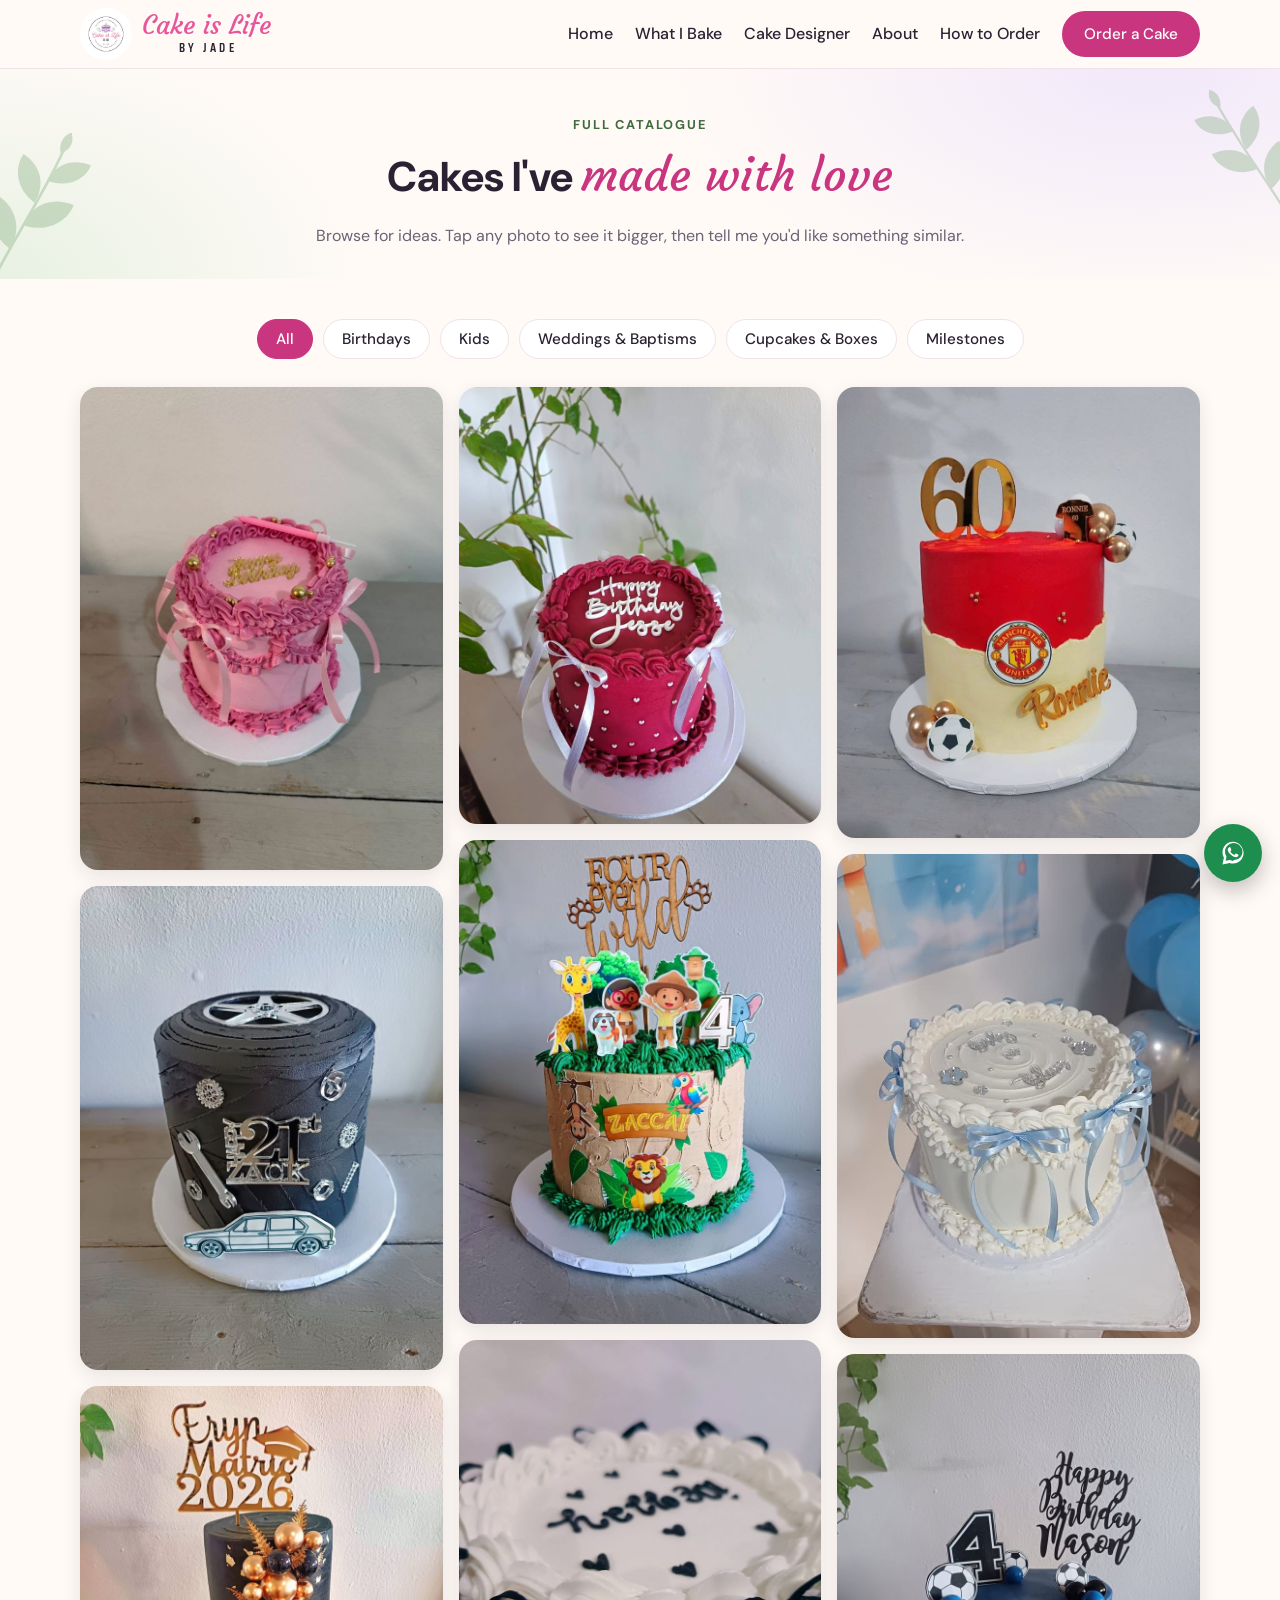
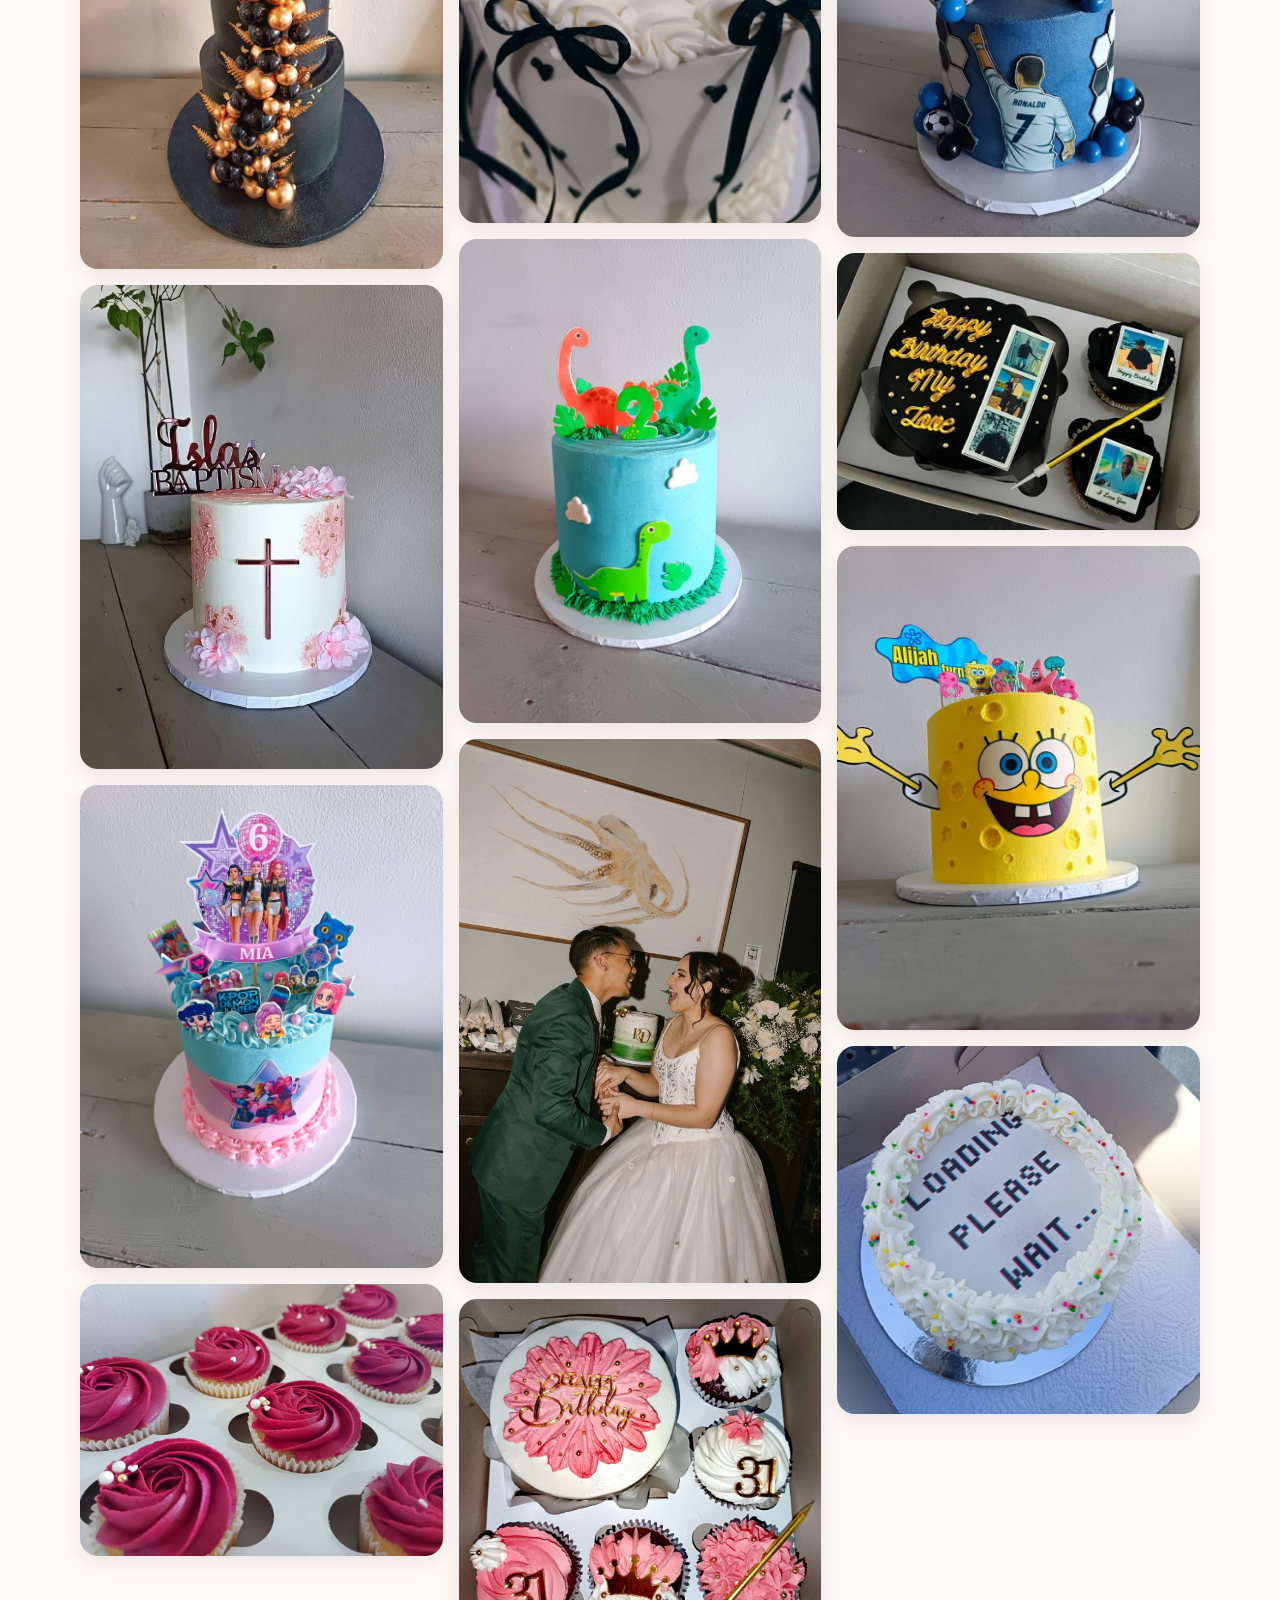
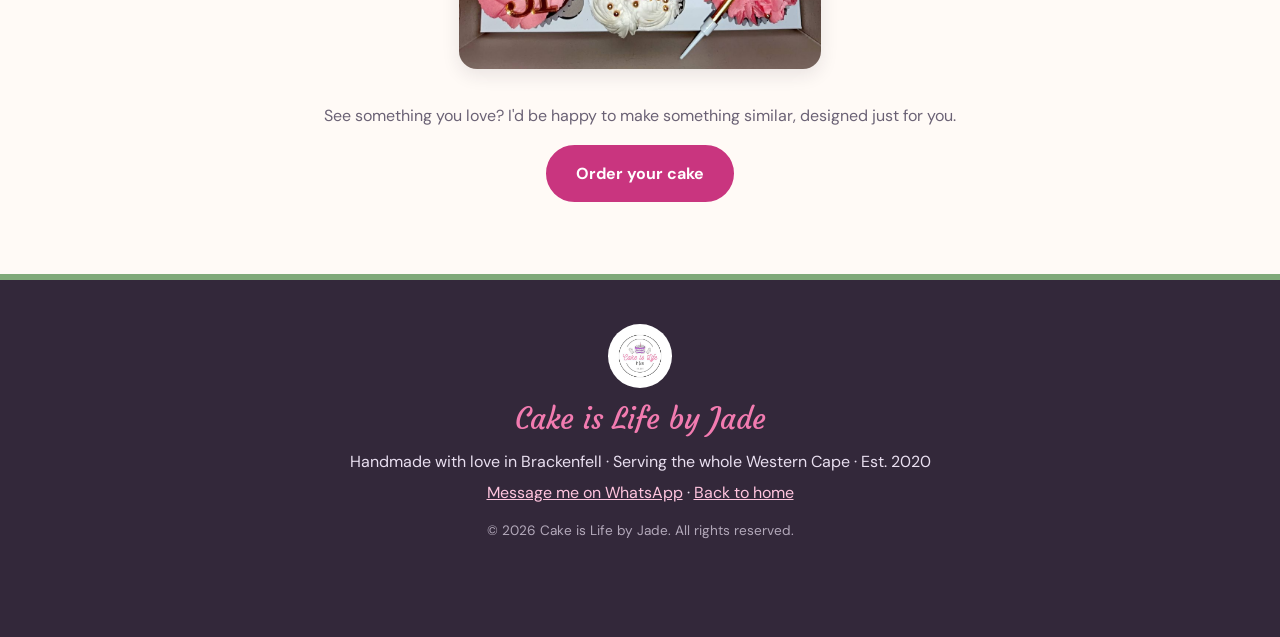
==== commit b70bdb84: "Add files via upload" ====
--- a/catalogue.html
+++ b/catalogue.html
@@ -11,7 +11,7 @@
 
   <link rel="preconnect" href="https://fonts.googleapis.com">
   <link rel="preconnect" href="https://fonts.gstatic.com" crossorigin>
-  <link href="https://fonts.googleapis.com/css2?family=Courgette&family=DM+Sans:wght@400;500;700&display=swap" rel="stylesheet">
+  <link href="https://fonts.googleapis.com/css2?family=Courgette&family=DM+Sans:wght@400;500;700&family=Saira+Condensed:wght@500;600&display=swap" rel="stylesheet">
   <link rel="stylesheet" href="style.css">
 </head>
 <body>
@@ -33,7 +33,7 @@
     <div class="wrap header-inner">
       <a class="brand" href="index.html" aria-label="Cake is Life by Jade - home">
         <img src="logo.png" alt="" width="52" height="52">
-        <span class="brand-text">Cake is Life</span>
+        <span class="brand-text"><span class="bt-main">Cake is Life</span><span class="bt-by">by Jade</span></span>
       </a>
       <button class="nav-toggle" aria-label="Open menu" aria-expanded="false" aria-controls="nav">
         <span></span><span></span><span></span>
@@ -41,6 +41,7 @@
       <nav id="nav" class="nav" aria-label="Main">
         <a href="index.html">Home</a>
         <a href="index.html#cakes">What I Bake</a>
+        <a href="index.html#designer">Cake Designer</a>
         <a href="index.html#about">About</a>
         <a href="index.html#how">How to Order</a>
         <a href="index.html#order" class="btn btn-small">Order a Cake</a>
--- a/style.css
+++ b/style.css
@@ -99,9 +99,11 @@
 .header-inner { display: flex; align-items: center; justify-content: space-between; height: 68px; }
 .brand { display: flex; align-items: center; gap: 10px; text-decoration: none; color: var(--ink); }
 .brand img { border-radius: 50%; }
-.brand-text { font-family: var(--font-script); font-size: 1.5rem; color: var(--pink-deep); }
-
-.nav { display: flex; align-items: center; gap: 26px; }
+.brand-text { display: flex; flex-direction: column; align-items: center; line-height: 1; }
+.bt-main { font-family: var(--font-script); font-size: 1.6rem; color: #E8559A; }
+.bt-by { font-family: 'Saira Condensed', 'DM Sans', sans-serif; font-weight: 600; font-size: .78rem; letter-spacing: .28em; text-transform: uppercase; color: var(--ink); margin-top: 3px; padding-left: .28em; }
+
+.nav { display: flex; align-items: center; gap: 22px; }
 .nav a { text-decoration: none; color: var(--ink); font-weight: 500; }
 .nav a:hover { color: var(--pink-deep); }
 .nav a.btn { color: #fff; }
@@ -276,6 +278,43 @@
 .photo-step[hidden], .photo-step [hidden] { display: none; }
 .photo-step h3 { font-size: 1.15rem; }
 .photo-step .btn { margin: 4px 4px 0; }
+
+
+/* ---------- Cake designer ---------- */
+.designer { display: grid; grid-template-columns: 1fr 1fr; gap: 40px; align-items: start; }
+.designer-preview {
+  position: sticky; top: 92px;
+  background: #fff; border: 2px dashed var(--sage); border-radius: 24px; padding: 18px 18px 14px;
+  box-shadow: var(--shadow);
+  background-image: radial-gradient(circle at 20% 15%, var(--sage-soft), transparent 55%), radial-gradient(circle at 85% 90%, var(--pink-soft), transparent 55%);
+}
+.designer-preview svg { width: 100%; height: auto; max-height: 440px; display: block; margin: 0 auto; }
+.designer-note { font-size: .85rem; color: var(--muted); text-align: center; margin: 8px 0 0; }
+
+.cd-group { border: 0; padding: 0; margin: 0 0 22px; min-width: 0; }
+.cd-group legend { font-weight: 700; font-size: .95rem; margin-bottom: 10px; padding: 0; }
+#cdColorName { color: var(--pink-deep); }
+
+.seg { display: inline-flex; border: 2px solid var(--pink-deep); border-radius: 999px; overflow: hidden; }
+.seg button {
+  font: inherit; font-weight: 700; padding: 10px 22px; border: 0; background: #fff; color: var(--pink-deep); cursor: pointer;
+}
+.seg button + button { border-left: 2px solid var(--pink-deep); }
+.seg button[aria-pressed="true"] { background: var(--pink-deep); color: #fff; }
+.seg button:focus-visible, .swatch:focus-visible { outline: 3px solid var(--purple); outline-offset: 2px; }
+
+.swatches { display: flex; flex-wrap: wrap; gap: 12px; }
+.swatch {
+  width: 40px; height: 40px; border-radius: 50%; cursor: pointer; padding: 0;
+  border: 3px solid #fff; box-shadow: 0 0 0 1.5px #D9CFC9, 0 3px 8px rgba(42, 34, 51, .15);
+  transition: transform .12s;
+}
+.swatch:hover { transform: scale(1.1); }
+.swatch[aria-pressed="true"] { box-shadow: 0 0 0 3px var(--pink-deep), 0 3px 8px rgba(42, 34, 51, .2); }
+
+.checks { display: grid; grid-template-columns: 1fr 1fr; gap: 8px 16px; }
+.check { display: flex; align-items: center; gap: 10px; font-weight: 500; margin: 0; cursor: pointer; }
+.check input { width: 20px; height: 20px; accent-color: var(--pink-deep); flex: none; }
 
 /* ---------- Footer ---------- */
 .footer { background: #33283A; color: #E9DFF0; padding: 44px 0 90px; text-align: center; border-top: 6px solid var(--sage); }
@@ -329,6 +368,10 @@
   .about-img { max-width: 260px; margin: 0 auto; }
   .section-title.left { text-align: center; }
   .order { grid-template-columns: 1fr; }
+  .designer { grid-template-columns: 1fr; gap: 22px; }
+  .designer-preview { top: 72px; z-index: 5; padding: 10px 14px 8px; }
+  .designer-preview svg { max-height: 215px; }
+  .designer-note { display: none; }
 }
 
 /* ---------- Phone ---------- */
@@ -351,6 +394,8 @@
   .row { grid-template-columns: 1fr; gap: 0; }
   .form { padding: 22px; }
   .hero-actions .btn { flex: 1 1 100%; }
+  .bt-main { font-size: 1.45rem; }
+  .checks { grid-template-columns: 1fr; }
   .sprig { opacity: .25; }
 }
 
